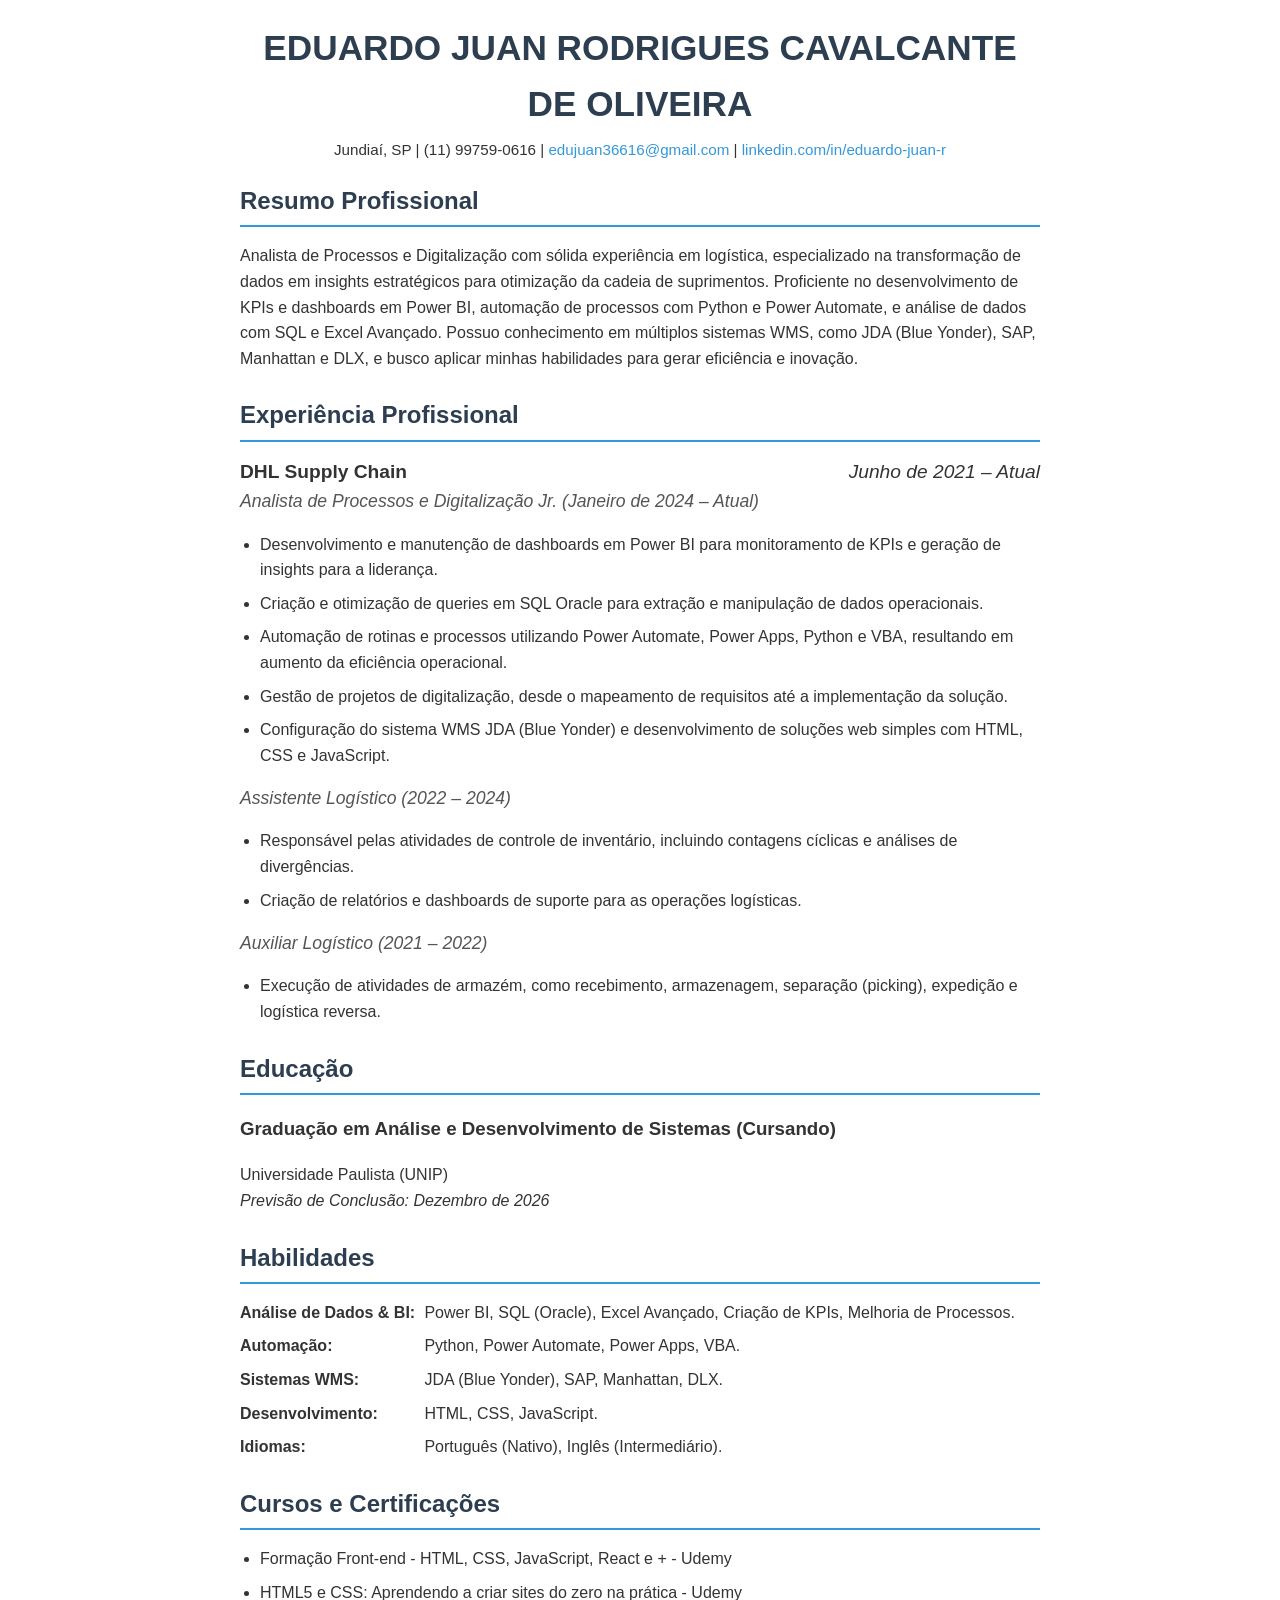
==== Curriculo.html @ 958f5bc0 "Create Curriculo.html" ====
<!DOCTYPE html>
<html lang="pt-BR">
<head>
    <meta charset="UTF-8">
    <meta name="viewport" content="width=device-width, initial-scale=1.0">
    <title>Currículo - Eduardo Juan Rodrigues Cavalcante de Oliveira</title>
    <style>
        body {
            font-family: Arial, sans-serif;
            line-height: 1.6;
            margin: 0 auto;
            max-width: 800px;
            padding: 20px;
            color: #333;
        }
        .header {
            text-align: center;
            margin-bottom: 20px;
        }
        .header h1 {
            margin: 0;
            font-size: 2.2em;
            color: #2c3e50;
        }
        .header .contact-info {
            margin-top: 5px;
            font-size: 0.95em;
        }
        .header .contact-info a {
            color: #3498db;
            text-decoration: none;
        }
        .header .contact-info a:hover {
            text-decoration: underline;
        }
        .section {
            margin-bottom: 25px;
        }
        .section h2 {
            font-size: 1.5em;
            color: #2c3e50;
            border-bottom: 2px solid #3498db;
            padding-bottom: 5px;
            margin-bottom: 15px;
        }
        .job {
            margin-bottom: 15px;
        }
        .job h3 {
            margin: 0;
            font-size: 1.2em;
        }
        .job .job-title {
            margin: 0;
            font-size: 1.1em;
            font-style: italic;
            color: #555;
        }
        ul {
            padding-left: 20px;
            list-style-type: disc;
        }
        li {
            margin-bottom: 8px;
        }
        .skills-list strong {
            display: inline-block;
            width: 180px;
        }
    </style>
</head>
<body>

    <div class="header">
        <h1>EDUARDO JUAN RODRIGUES CAVALCANTE DE OLIVEIRA</h1>
        <div class="contact-info">
            Jundiaí, SP | (11) 99759-0616 | <a href="mailto:edujuan36616@gmail.com">edujuan36616@gmail.com</a> | <a href="https://www.linkedin.com/in/eduardo-juan-r" target="_blank">linkedin.com/in/eduardo-juan-r</a>
        </div>
    </div>

    <div class="section">
        <h2>Resumo Profissional</h2>
        <p>
            Analista de Processos e Digitalização com sólida experiência em logística, especializado na transformação de dados em insights estratégicos para otimização da cadeia de suprimentos. Proficiente no desenvolvimento de KPIs e dashboards em Power BI, automação de processos com Python e Power Automate, e análise de dados com SQL e Excel Avançado. Possuo conhecimento em múltiplos sistemas WMS, como JDA (Blue Yonder), SAP, Manhattan e DLX, e busco aplicar minhas habilidades para gerar eficiência e inovação.
        </p>
    </div>

    <div class="section">
        <h2>Experiência Profissional</h2>
        <div class="job">
            <h3>DHL Supply Chain <span style="float:right; font-weight:normal; font-style:italic;">Junho de 2021 – Atual</span></h3>
            <p class="job-title">Analista de Processos e Digitalização Jr. (Janeiro de 2024 – Atual)</p>
            <ul>
                <li>Desenvolvimento e manutenção de dashboards em Power BI para monitoramento de KPIs e geração de insights para a liderança.</li>
                <li>Criação e otimização de queries em SQL Oracle para extração e manipulação de dados operacionais.</li>
                <li>Automação de rotinas e processos utilizando Power Automate, Power Apps, Python e VBA, resultando em aumento da eficiência operacional.</li>
                <li>Gestão de projetos de digitalização, desde o mapeamento de requisitos até a implementação da solução.</li>
                <li>Configuração do sistema WMS JDA (Blue Yonder) e desenvolvimento de soluções web simples com HTML, CSS e JavaScript.</li>
            </ul>
        </div>
        <div class="job">
            <p class="job-title">Assistente Logístico (2022 – 2024)</p>
            <ul>
                <li>Responsável pelas atividades de controle de inventário, incluindo contagens cíclicas e análises de divergências.</li>
                <li>Criação de relatórios e dashboards de suporte para as operações logísticas.</li>
            </ul>
        </div>
        <div class="job">
            <p class="job-title">Auxiliar Logístico (2021 – 2022)</p> 
            <ul>
                <li>Execução de atividades de armazém, como recebimento, armazenagem, separação (picking), expedição e logística reversa.</li>
            </ul>
        </div>
    </div>

    <div class="section">
        <h2>Educação</h2>
        <div class="education-item">
            <h3>Graduação em Análise e Desenvolvimento de Sistemas (Cursando)</h3>
            <p>Universidade Paulista (UNIP)<br>
            <em>Previsão de Conclusão: Dezembro de 2026</em></p> 
        </div>
    </div>

    <div class="section">
        <h2>Habilidades</h2>
        <ul style="list-style-type: none; padding-left: 0;">
            <li class="skills-list"><strong>Análise de Dados & BI:</strong> Power BI, SQL (Oracle), Excel Avançado, Criação de KPIs, Melhoria de Processos.</li>
            <li class="skills-list"><strong>Automação:</strong> Python, Power Automate, Power Apps, VBA.</li>
            <li class="skills-list"><strong>Sistemas WMS:</strong> JDA (Blue Yonder), SAP, Manhattan, DLX.</li>
            <li class="skills-list"><strong>Desenvolvimento:</strong> HTML, CSS, JavaScript.</li>
            <li class="skills-list"><strong>Idiomas:</strong> Português (Nativo), Inglês (Intermediário).</li>
        </ul>
    </div>

    <div class="section">
        <h2>Cursos e Certificações</h2>
        <ul>
            <li>Formação Front-end - HTML, CSS, JavaScript, React e + - Udemy</li>
            <li>HTML5 e CSS: Aprendendo a criar sites do zero na prática - Udemy</li>
        </ul>
    </div>

</body>
</html>
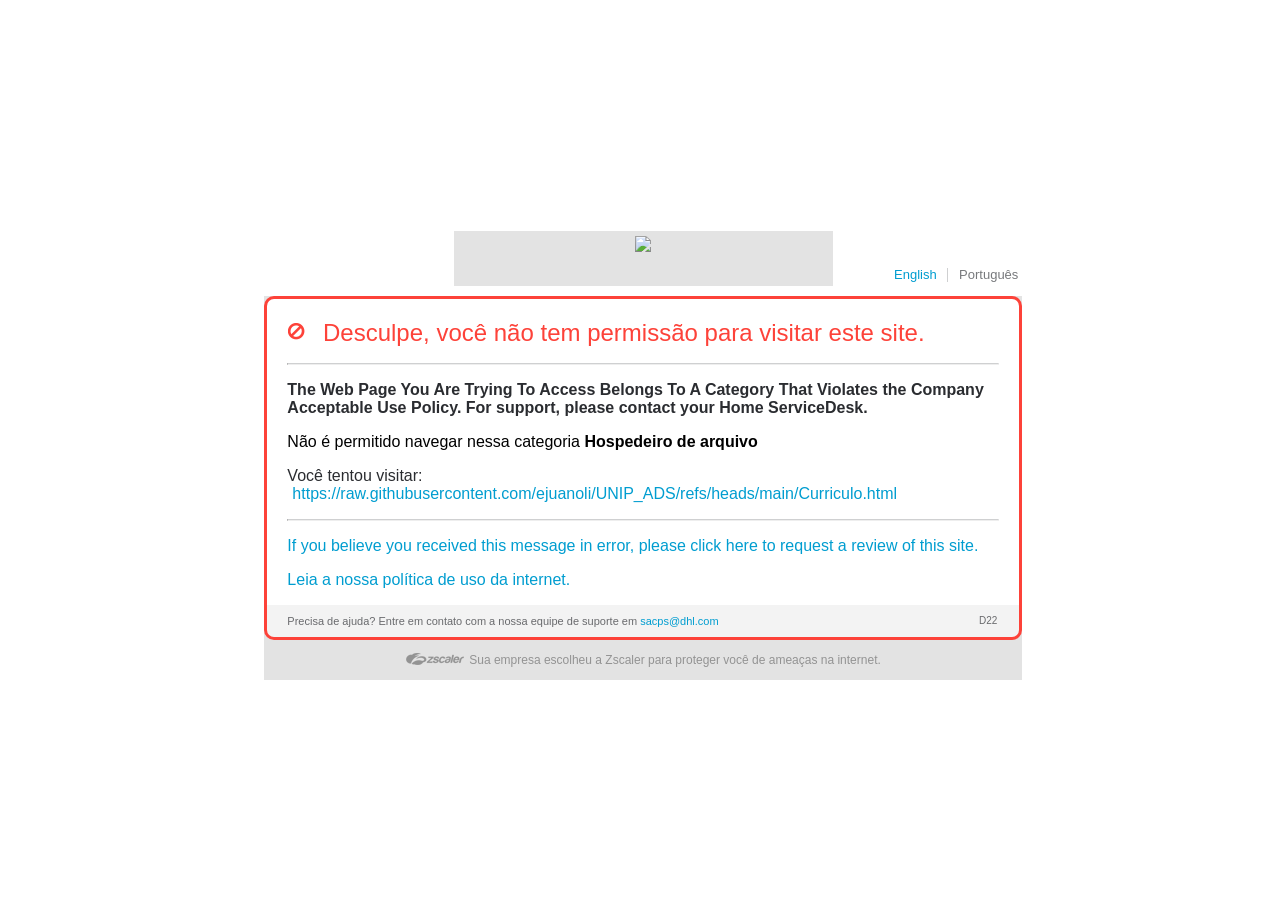
==== commit 654abab2: "Add files via upload" ====
--- a/Curriculo.html
+++ b/Curriculo.html
@@ -1,145 +1,677 @@
-<!DOCTYPE html>
-<html lang="pt-BR">
+<!--# M0ksQnZWVrPZ8W3RHMqLk35nJMq0QjQnP05pH4Hd-->
+<!DOCTYPE HTML PUBLIC "-//W3C//DTD HTML 4.01 Transitional//EN" "http://www.w3c.org/TR/1999/REC-html401-19991224/loose.dtd">
+<html>
 <head>
-    <meta charset="UTF-8">
-    <meta name="viewport" content="width=device-width, initial-scale=1.0">
-    <title>Currículo - Eduardo Juan Rodrigues Cavalcante de Oliveira</title>
-    <style>
-        body {
-            font-family: Arial, sans-serif;
-            line-height: 1.6;
-            margin: 0 auto;
-            max-width: 800px;
-            padding: 20px;
-            color: #333;
-        }
-        .header {
-            text-align: center;
-            margin-bottom: 20px;
-        }
-        .header h1 {
-            margin: 0;
-            font-size: 2.2em;
-            color: #2c3e50;
-        }
-        .header .contact-info {
-            margin-top: 5px;
-            font-size: 0.95em;
-        }
-        .header .contact-info a {
-            color: #3498db;
-            text-decoration: none;
-        }
-        .header .contact-info a:hover {
-            text-decoration: underline;
-        }
-        .section {
-            margin-bottom: 25px;
-        }
-        .section h2 {
-            font-size: 1.5em;
-            color: #2c3e50;
-            border-bottom: 2px solid #3498db;
-            padding-bottom: 5px;
-            margin-bottom: 15px;
-        }
-        .job {
-            margin-bottom: 15px;
-        }
-        .job h3 {
-            margin: 0;
-            font-size: 1.2em;
-        }
-        .job .job-title {
-            margin: 0;
-            font-size: 1.1em;
-            font-style: italic;
-            color: #555;
-        }
-        ul {
-            padding-left: 20px;
-            list-style-type: disc;
-        }
-        li {
-            margin-bottom: 8px;
-        }
-        .skills-list strong {
-            display: inline-block;
-            width: 180px;
-        }
-    </style>
+<meta name="description" content="Zscaler makes the internet safe for businesses by protecting their employees from malware, viruses, and other security threats.">
+<meta http-equiv="Content-Type" content="text/html; charset=utf-8">
+<meta name="viewport" content="width=device-width, initial-scale=1">
+<title>Internet Security by Zscaler</title>
+<script language="JavaScript">var defLang = 'pt_BR'</script>
+<!--DPDHL-->
+<style type="text/css">
+body {
+background-color:#e3e3e3;
+font-family:Arial, sans-serif;
+font-size:12px;
+color:#4B4F54;
+}
+a {
+cursor:pointer;
+text-decoration:none;
+color:#009dd0;
+}
+table {
+margin-top:10px;
+}
+td table {
+margin-top:0;
+text-align:center;
+}
+img {
+max-height:75px;
+max-width:430px;
+}
+.pg {
+position:absolute;
+top:0;
+bottom:0;
+left:0;
+right:0;
+overflow-x:hidden;
+white-space:nowrap;
+}
+.pg:before {
+content:"";
+display:inline-block;
+height:100%;
+vertical-align:middle;
+}
+.pg_cont {
+display:inline-block;
+vertical-align:middle;
+width:100%;
+position:relative;
+}
+.a_i {
+width:19px;
+height:19px;
+margin-right:10px;
+background-size: 19px 19px;
+display:inline-block;
+}
+.m_tbl {
+width:100%;
+max-width:758px;
+background:#e3e3e3;
+min-width:600px;
+}
+.pg.red .eu_h {
+color:#fd4239;
+border-top:3px solid #fd4239;
+}
+.pg.red .eu_h .a_i {
+background-image: url('[data-uri]');
+}
+.pg.red .eu_h, .pg.red .eu_co, .pg.red .hr {
+border-left:3px solid #fd4239;
+border-right:3px solid #fd4239;
+}
+.pg.red .fo {
+border-bottom-color:#fd4239;
+}
+.pg.red .eu_co.st{
+border:0;
+}
+.pg.yl .eu_h .a_i {
+background-image: url('[data-uri]');
+}
+.pg.yl .eu_h {
+color:#c2a200;
+border-top:3px solid #c2a200;
+}
+.pg.yl .eu_h, .pg.yl .eu_co, .pg.yl .hr {
+border-left:3px solid #c2a200;
+border-right:3px solid #c2a200;
+}
+.pg.yl .fo {
+border-bottom-color:#c2a200;
+}
+.pg.yl .eu_co.st{
+border:0;
+}
+.pg.or .eu_h {
+color:#e39e00;
+border-top:3px solid #e39e00;
+}
+.pg.or .eu_h .a_i {
+background-image: url('[data-uri]');
+}
+.pg.or .eu_h, .pg.or .eu_co, .pg.or .hr {
+border-left:3px solid #e39e00;
+border-right:3px solid #e39e00;
+}
+.pg.or .fo {
+border-bottom-color:#e39e00;
+}
+.pg.or .eu_co.st{
+border:0;
+}
+.m_tbl table td {
+padding:0 20px 16px 20px;
+text-align:left;
+background-color:white;
+}
+.m_tbl table td.bh {
+text-align:center;
+background-color:#e3e3e3;
+z-index:100;
+}
+.m_tbl table td.eu_h {
+padding-top: 20px;
+}
+.eu_h {
+vertical-align:middle;
+font-weight:normal;
+white-space:normal;
+font-size: 24px;
+background-color:white;
+border-left:3px solid;
+border-right:3px solid;
+border-top-left-radius: 10px;
+border-top-right-radius: 10px;
+}
+.pg .eu_h.sm {
+font-size:16px;
+color:#929496;
+border-top-left-radius:0;
+border-top-right-radius:0;
+border-top:0;
+padding-top:0;
+}
+hr {
+margin:0;
+border-top:0.5px solid #cfd0d1;
+}
+.eu_co {
+font-size:16px;
+color:#2a2c30;
+border-left:3px solid;
+border-right:3px solid;
+white-space: normal;
+word-wrap: break-word;
+}
+.eu_co.rsn{
+color:#000000;
+}
+.eu_l {
+display:inline;
+padding-left:5px;
+}
+.bh {
+min-height:35px;
+display:block;
+max-height:75px;
+color:#0076A9;
+font-size:16px;
+overflow:hidden;
+padding-bottom:15px;
+padding-top:5px;
+background-color:#e3e3e3;
+text-align:center;
+max-width:758px;
+text-overflow: ellipsis;
+}
+.btn {
+background:#009dd0;
+color:#FFFFFF;
+border-radius:5px;
+border:2px solid #009dd0;
+cursor:pointer;
+display:inline-block;
+height:30px;
+margin:10px 0 15px;
+font-size:18px;
+line-height:26px;
+width:auto;
+padding:0 20px;
+}
+.btn:focus {
+outline:none;
+}
+.btn:hover {
+background:#fff;
+color:#0076A9;
+}
+.eu_co.fo {
+height:32px;
+color:#696A6D;
+background-color:#f3f3f3;
+line-height:32px;
+font-size:11px;
+padding-bottom:0px;
+border-bottom:3px solid;
+border-bottom-left-radius:10px;
+border-bottom-right-radius:10px;
+}
+.eu_co.fo.pb35 {
+background-color: white;
+color: #2a2c30;
+font-size: 16px;
+padding-bottom: 20px;
+}
+.eu_co.st {
+font-size: 12px;
+padding: 10px 0;
+line-height: 20px;
+position: relative;
+color: #939393;
+background:#e3e3e3;
+border:0;
+text-align: center;
+}
+.s_img {
+vertical-align:top;
+padding-right:5px;
+background:url("[data-uri]") no-repeat;
+width:55px;
+height:17px;
+position:relative;
+top:3px;
+display:inline-block;
+}
+.f_btn {
+display:inline-block;
+}
+.uq_cd {
+position:absolute;
+bottom:54px;
+right:25px;
+font-size:10px;
+color:#696A6D;
+}
+.s_l td {
+font-size: 13px;
+color: #77797c;
+text-align:right;
+}
+.s_l a {
+padding:4px;
+cursor:pointer;
+font-size:13px;
+}
+.s_l .sprt {
+margin-left: 6px;
+margin-right: 4px;
+padding-right: 0;
+cursor: default;
+height: 14px;
+border-left: 1px #cfd0d1 solid;
+}
+.langSelector{
+width:200px;
+}
+.langSelector td{
+text-align:right;
+}
+.logo_container{
+position:relative;
+max-width:758px;
+margin:0px auto;
+}
+.err_cd {
+font-size:16px;
+color:#2a2c30;
+text-align: left;
+background-color:white;
+padding-bottom:16px;
+}
+@media only screen and (max-width:700px) {
+td.bh{
+padding-bottom:35px;
+}
+.eu_h{
+font-size:18px;
+}
+.eu_h,.eu_co,.st{
+word-wrap:break-word;
+white-space:normal;
+}
+.sm{
+font-size:14px;
+}
+.fo{
+padding:2px 0;
+height:20px;
+line-height:20px;
+}
+.m_tbl {
+min-width: 300px;
+width: 95%;
+position:relative;
+left:-3px;
+}
+.uq_cd {
+bottom: 77px;
+}
+.a_i {
+position: relative;
+top: 4px;
+}
+.s_l {
+position: absolute;
+top:85px;
+width:100%;
+z-index:100;
+}
+.s_l a {
+padding: 0;
+}
+.m_tbl table .s_l td {
+text-align: center;
+}
+.pg{
+overflow-y:auto;
+}
+.langSelector{
+width:100%;
+}
+.langSelector td{
+text-align:center;
+}
+}
+</style>
+<!-- This is for multilangual EUNs -->
+<script language="JavaScript">
+<!--
+function changeLanguage(id) {
+if (document.getElementById("en_US")) document.getElementById("btn_en_US").style.color="#009dd0";
+if (document.getElementById("pt_BR")) document.getElementById("btn_pt_BR").style.color="#009dd0";if (document.getElementById("btn_"+id)) {document.getElementById("btn_"+id).style.color="#77797c"; }
+if (document.getElementById(id)) {
+if (document.getElementById("en_US")) document.getElementById("en_US").style.display="none";
+if (document.getElementById("pt_BR")) document.getElementById("pt_BR").style.display="none";document.getElementById(id).style.display="";
+}
+}
+function showLangSelector() {
+var langNode = document.getElementById("langSelector");
+var pageNode = document.getElementById("logo_container");
+if(!!langNode){
+if (langNode.parentNode) {
+langNode = langNode.parentNode.removeChild(langNode);
+var logoNode = document.getElementById("logo");
+pageNode.insertBefore(langNode, logoNode);
+}
+langNode.style.display="";
+changeLanguage(defLang);
+}
+}
+function init() {
+if(typeof initForNewScreens !== "undefined"){
+initForNewScreens(defLang);
+}
+showLangSelector();
+}
+if (typeof(defLang) == "string") {
+if (window.addEventListener)
+addEventListener("load",init,false);
+else if (window.attachEvent)
+attachEvent("onload",init)
+}
+//-->
+</script>
+<!-- Language selector (top of the screen), invisible by default
+(JS, if enabled, will make it visible) -->
+<table style="position: absolute; right: 0px; bottom: 0px;" id="langSelector" class="langSelector s_l" width="50%" border="0" align="center" cellpadding="0" cellspacing="0">
+<tr>
+<td style="font-size:12px; padding-bottom:4px">
+<a id='btn_en_US' onclick="changeLanguage('en_US')">English</a><span class="sprt"></span>
+<a id='btn_pt_BR' onclick="changeLanguage('pt_BR')">Português</a></td>
+</tr>
+</table>
+
 </head>
 <body>
+<!--[if lte IE 7]>
+<style type="text/css">
+.a_i {
+display: none;
+margin-right: 0;
+width: 0;
+}
+.m_tbl {
+width: 100%;
+}
+.pg {
+text-align: center;
+width:100%;
+}
+.pg_cont {
+width: 600px;
+}
+.m_tbl table td.eu_co.st {
+background-color: #e3e3e3;
+}
+.logo_container{
+width:600px;
+}
+</style>
+<![endif]-->
+<div class="pg red">
+<div class="pg_cont">
+<div id="logo_container" class="logo_container">
+<table id="logo" width="50%" cellspacing="0" cellpadding="0" border="0" align="center">
+<tbody>
+<tr align="center">
+<td align="center" class="bh">
+<img src="https://login.zscaler.net:443/__zsig/QPr0fqv3V0qZP" /></td></tr>
+</tbody></table></div>
+<table class="m_tbl" cellpadding="0" cellspacing="0" align="center">
+<tbody><tr>
+<td height="100" valign="top" style="position:relative;">
+<div class="uq_cd">D22</div>
+<!--locale en_US-->
+<table id="en_US" width="100%" border="0" cellspacing="0" cellpadding="0">
+<tbody><tr><td class="eu_h">
+<i class="a_i"></i>
+Sorry, you don't have permission to visit this site.
+</td></tr>
+<tr><td class="hr"><hr></td></tr>
+<tr><td class="eu_co">
+<b>The Web Page You Are Trying To Access Belongs To A Category That Violates the Company Acceptable Use Policy. For support, please contact your Home ServiceDesk.
+<head>
+<meta http-equiv="Content-Type" content="text/html; charset=utf-8" />
+<title>Internet Access Blocked</title>
 
-    <div class="header">
-        <h1>EDUARDO JUAN RODRIGUES CAVALCANTE DE OLIVEIRA</h1>
-        <div class="contact-info">
-            Jundiaí, SP | (11) 99759-0616 | <a href="mailto:edujuan36616@gmail.com">edujuan36616@gmail.com</a> | <a href="https://www.linkedin.com/in/eduardo-juan-r" target="_blank">linkedin.com/in/eduardo-juan-r</a>
-        </div>
-    </div>
+<style type="text/css">
+body {
+background-color: #FFFFFF;
+font-family:Verdana, Arial, Helvetica, sans-serif;
+font-size:12px;
+text-align:center;
+}
+.enduser_border {
+border:1px solid #D40511;
+}
+.enduser_head {
+font-family:Verdana, Arial, Helvetica, sans-serif;
+font-size:15px;
+background-color:#FFCC00;
+color:#D40511; height:60px;
+padding:5px;
+font-weight:bold;
+vertical-align:middle;
+text-align:center;
+}
+.enduser_txt {
+background-color:#FFCC00;
+color:#000000;
+padding:3px;
+font-family:Verdana, Arial, Helvetica, sans-serif;
+font-size:12px;
+text-align:center;
+}
+.enduser_txt1 {
+background-color:#FFCC00;
+color:#0067B3;
+padding:3px;
+font-family:Verdana, Arial, Helvetica, sans-serif;
+font-size:14px;
+text-align:center;
+}
+.enduser_contact {
+font-family:Verdana, Arial, Helvetica, sans-serif;
+font-size:12px;
+background-color:#FFCC00;
+text-align:center; color:#000000;
+padding:3px; height:20px;
+}
+.enduser_link {
+background-color:#FFCC00;
+color:#000000;
+padding:3px;
+height:60px;
+vertical-align:middle;
+text-align:center;
+}
+.enduser_link1 {
+background-color: #FFCC00;
+font-size:13px;
+text-align:center;
+color:#D40511;
+padding:3px;
+font-weight:bold;
+vertical-align:middle;
+}
+.boxhead {
+background-color:#D40511;
+line-height:150%;
+color:#FFCC00;
+height:25px;
+padding:2px 4px 2px 4px;
+font-size:16px;
+font-weight:bold;
+vertical-align:middle;
+text-align:center;
+border:1px solid #D40511;
+}
+.imgprop {
+vertical-align:middle;
+background-color:#FFCC00;
+text-align:center;
+padding:10px 5px;
+}
+</style>
 
-    <div class="section">
-        <h2>Resumo Profissional</h2>
-        <p>
-            Analista de Processos e Digitalização com sólida experiência em logística, especializado na transformação de dados em insights estratégicos para otimização da cadeia de suprimentos. Proficiente no desenvolvimento de KPIs e dashboards em Power BI, automação de processos com Python e Power Automate, e análise de dados com SQL e Excel Avançado. Possuo conhecimento em múltiplos sistemas WMS, como JDA (Blue Yonder), SAP, Manhattan e DLX, e busco aplicar minhas habilidades para gerar eficiência e inovação.
-        </p>
-    </div>
+</head></b>
+</td></tr>
+<tr><td class="eu_co rsn">
+Not allowed to browse <B>FileHost</B> category
+</td></tr>
+<tr><td class="eu_co">
+You tried to visit:<div class="eu_l"><a href="https://raw.githubusercontent.com/ejuanoli/UNIP_ADS/refs/heads/main/Curriculo.html">https://raw.githubusercontent.com/ejuanoli/UNIP_ADS/refs/heads/main/Curriculo.html</a></div>
+</td></tr><tr>
+<td class="hr"><hr></td>
+</tr>
+<tr><td class="eu_co">
+<a href="http://sitereview.zscaler.com?url=https%3a%2f%2fraw%2egithubusercontent%2ecom%2fejuanoli%2fUNIP%5fADS%2frefs%2fheads%2fmain%2fCurriculo%2ehtml&referer=https%3a%2f%2fgithub%2ecom%2fejuanoli%2fUNIP%5fADS%2fblob%2fmain%2fCurriculo%2ehtml&reason=Not+allowed+to+browse+FileHost+category&reasoncode=CATEGORY_DENIED&timebound=1&action=deny&kind=&rule=M0ksQnZWVrPZ8W3RHMqLk35nJMq0QjQnP05pH4H&cat=FileHost&user=eduardojuan@dhl.com&locid=00000000&lang=pt_BR&zsq=M0ksQnZWVrPZ8W3RHMqLk35nJMq0QjQnP05pH4Hzsq">If you believe you received this message in error, please click here to request a review of this site.</a>
+</td></tr>
+<tr><td class="eu_co ln">
+<a href="https://servicenow.dhl.com/mygov?id=mygov_document&doc_sys_id=89f7bbdbeb038a9087a1facfcad0cd6b">
+See our internet use policy.
+</a>
+</td></tr>
+<tr><td class="eu_co fo">
+Need help? Contact our support team at <a href="mailto:sacps@dhl.com">sacps@dhl.com</a>
+</td></tr>
+<tr><td class="eu_co st">
+<span class="s_img"></span>
+Your organization has selected Zscaler to protect you from internet threats.
+</td></tr>
+</tbody></table>
+<!--/locale en_US-->
+<!--locale pt_BR-->
+<table id='pt_BR' style="display:none" width="100%" border="0" cellspacing="0" cellpadding="0">
+<tbody><tr><td class="eu_h">
+<i class="a_i"></i>
+Desculpe, você não tem permissão para visitar este site.
+</td></tr>
+<tr><td class="hr"><hr></td></tr>
+<tr><td class="eu_co">
+<b>The Web Page You Are Trying To Access Belongs To A Category That Violates the Company Acceptable Use Policy. For support, please contact your Home ServiceDesk.
+<head>
+<meta http-equiv="Content-Type" content="text/html; charset=utf-8" />
+<title>Internet Access Blocked</title>
 
-    <div class="section">
-        <h2>Experiência Profissional</h2>
-        <div class="job">
-            <h3>DHL Supply Chain <span style="float:right; font-weight:normal; font-style:italic;">Junho de 2021 – Atual</span></h3>
-            <p class="job-title">Analista de Processos e Digitalização Jr. (Janeiro de 2024 – Atual)</p>
-            <ul>
-                <li>Desenvolvimento e manutenção de dashboards em Power BI para monitoramento de KPIs e geração de insights para a liderança.</li>
-                <li>Criação e otimização de queries em SQL Oracle para extração e manipulação de dados operacionais.</li>
-                <li>Automação de rotinas e processos utilizando Power Automate, Power Apps, Python e VBA, resultando em aumento da eficiência operacional.</li>
-                <li>Gestão de projetos de digitalização, desde o mapeamento de requisitos até a implementação da solução.</li>
-                <li>Configuração do sistema WMS JDA (Blue Yonder) e desenvolvimento de soluções web simples com HTML, CSS e JavaScript.</li>
-            </ul>
-        </div>
-        <div class="job">
-            <p class="job-title">Assistente Logístico (2022 – 2024)</p>
-            <ul>
-                <li>Responsável pelas atividades de controle de inventário, incluindo contagens cíclicas e análises de divergências.</li>
-                <li>Criação de relatórios e dashboards de suporte para as operações logísticas.</li>
-            </ul>
-        </div>
-        <div class="job">
-            <p class="job-title">Auxiliar Logístico (2021 – 2022)</p> 
-            <ul>
-                <li>Execução de atividades de armazém, como recebimento, armazenagem, separação (picking), expedição e logística reversa.</li>
-            </ul>
-        </div>
-    </div>
+<style type="text/css">
+body {
+background-color: #FFFFFF;
+font-family:Verdana, Arial, Helvetica, sans-serif;
+font-size:12px;
+text-align:center;
+}
+.enduser_border {
+border:1px solid #D40511;
+}
+.enduser_head {
+font-family:Verdana, Arial, Helvetica, sans-serif;
+font-size:15px;
+background-color:#FFCC00;
+color:#D40511; height:60px;
+padding:5px;
+font-weight:bold;
+vertical-align:middle;
+text-align:center;
+}
+.enduser_txt {
+background-color:#FFCC00;
+color:#000000;
+padding:3px;
+font-family:Verdana, Arial, Helvetica, sans-serif;
+font-size:12px;
+text-align:center;
+}
+.enduser_txt1 {
+background-color:#FFCC00;
+color:#0067B3;
+padding:3px;
+font-family:Verdana, Arial, Helvetica, sans-serif;
+font-size:14px;
+text-align:center;
+}
+.enduser_contact {
+font-family:Verdana, Arial, Helvetica, sans-serif;
+font-size:12px;
+background-color:#FFCC00;
+text-align:center; color:#000000;
+padding:3px; height:20px;
+}
+.enduser_link {
+background-color:#FFCC00;
+color:#000000;
+padding:3px;
+height:60px;
+vertical-align:middle;
+text-align:center;
+}
+.enduser_link1 {
+background-color: #FFCC00;
+font-size:13px;
+text-align:center;
+color:#D40511;
+padding:3px;
+font-weight:bold;
+vertical-align:middle;
+}
+.boxhead {
+background-color:#D40511;
+line-height:150%;
+color:#FFCC00;
+height:25px;
+padding:2px 4px 2px 4px;
+font-size:16px;
+font-weight:bold;
+vertical-align:middle;
+text-align:center;
+border:1px solid #D40511;
+}
+.imgprop {
+vertical-align:middle;
+background-color:#FFCC00;
+text-align:center;
+padding:10px 5px;
+}
+</style>
 
-    <div class="section">
-        <h2>Educação</h2>
-        <div class="education-item">
-            <h3>Graduação em Análise e Desenvolvimento de Sistemas (Cursando)</h3>
-            <p>Universidade Paulista (UNIP)<br>
-            <em>Previsão de Conclusão: Dezembro de 2026</em></p> 
-        </div>
-    </div>
-
-    <div class="section">
-        <h2>Habilidades</h2>
-        <ul style="list-style-type: none; padding-left: 0;">
-            <li class="skills-list"><strong>Análise de Dados & BI:</strong> Power BI, SQL (Oracle), Excel Avançado, Criação de KPIs, Melhoria de Processos.</li>
-            <li class="skills-list"><strong>Automação:</strong> Python, Power Automate, Power Apps, VBA.</li>
-            <li class="skills-list"><strong>Sistemas WMS:</strong> JDA (Blue Yonder), SAP, Manhattan, DLX.</li>
-            <li class="skills-list"><strong>Desenvolvimento:</strong> HTML, CSS, JavaScript.</li>
-            <li class="skills-list"><strong>Idiomas:</strong> Português (Nativo), Inglês (Intermediário).</li>
-        </ul>
-    </div>
-
-    <div class="section">
-        <h2>Cursos e Certificações</h2>
-        <ul>
-            <li>Formação Front-end - HTML, CSS, JavaScript, React e + - Udemy</li>
-            <li>HTML5 e CSS: Aprendendo a criar sites do zero na prática - Udemy</li>
-        </ul>
-    </div>
-
-</body>
-</html>
+</head></b>
+</td></tr>
+<tr><td class="eu_co rsn">
+Não é permitido navegar nessa categoria <B>Hospedeiro de arquivo</B>
+</td></tr>
+<tr><td class="eu_co">
+Você tentou visitar:
+<div class="eu_l"><a href="https://raw.githubusercontent.com/ejuanoli/UNIP_ADS/refs/heads/main/Curriculo.html">https://raw.githubusercontent.com/ejuanoli/UNIP_ADS/refs/heads/main/Curriculo.html</a></div>
+</td></tr><tr>
+<td class="hr"><hr></td>
+</tr>
+<tr><td class="eu_co">
+<a href="http://sitereview.zscaler.com?url=https%3a%2f%2fraw%2egithubusercontent%2ecom%2fejuanoli%2fUNIP%5fADS%2frefs%2fheads%2fmain%2fCurriculo%2ehtml&referer=https%3a%2f%2fgithub%2ecom%2fejuanoli%2fUNIP%5fADS%2fblob%2fmain%2fCurriculo%2ehtml&reason=Not+allowed+to+browse+FileHost+category&reasoncode=CATEGORY_DENIED&timebound=1&action=deny&kind=&rule=M0ksQnZWVrPZ8W3RHMqLk35nJMq0QjQnP05pH4H&cat=FileHost&user=eduardojuan@dhl.com&locid=00000000&lang=pt_BR&zsq=M0ksQnZWVrPZ8W3RHMqLk35nJMq0QjQnP05pH4Hzsq">If you believe you received this message in error, please click here to request a review of this site.</a>
+</td></tr>
+<tr><td class="eu_co ln">
+<a href="https://servicenow.dhl.com/mygov?id=mygov_document&doc_sys_id=89f7bbdbeb038a9087a1facfcad0cd6b">
+Leia a nossa política de uso da internet.
+</a>
+</td></tr>
+<tr><td class="eu_co fo">
+Precisa de ajuda? Entre em contato com a nossa equipe de suporte em <a href="mailto:sacps@dhl.com">sacps@dhl.com</a>
+</td></tr>
+<tr><td class="eu_co st red">
+<span class="s_img"></span>
+Sua empresa escolheu a Zscaler para proteger você de ameaças na internet.
+</td></tr>
+</tbody></table>
+<!--/locale pt_BR-->
+</td></tr>
+</tbody></table>
+</div>
+</div>
+</body></html>
+<!-- 326662 1 2 0 1759254915 132 https://raw.githubusercontent.com/ejuanoli/UNIP_ADS/refs/heads/main/Curriculo.html -->
